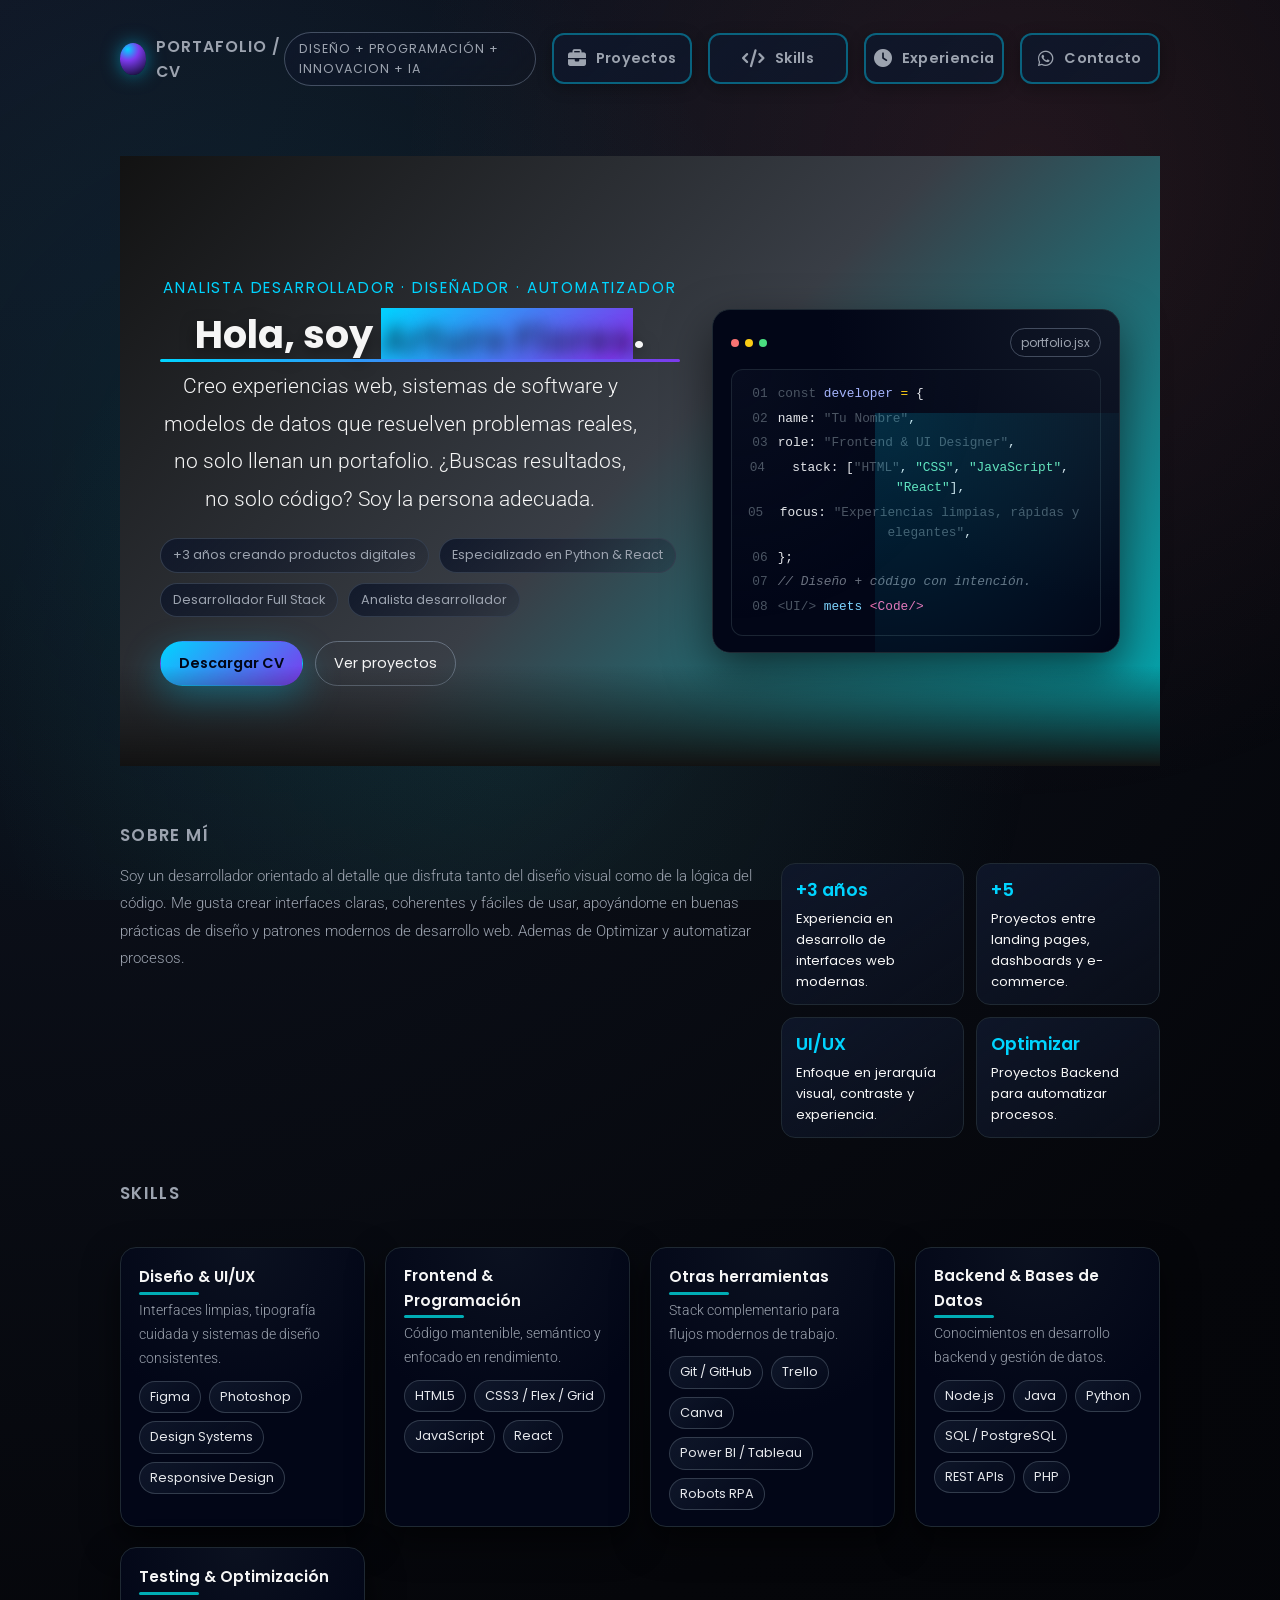
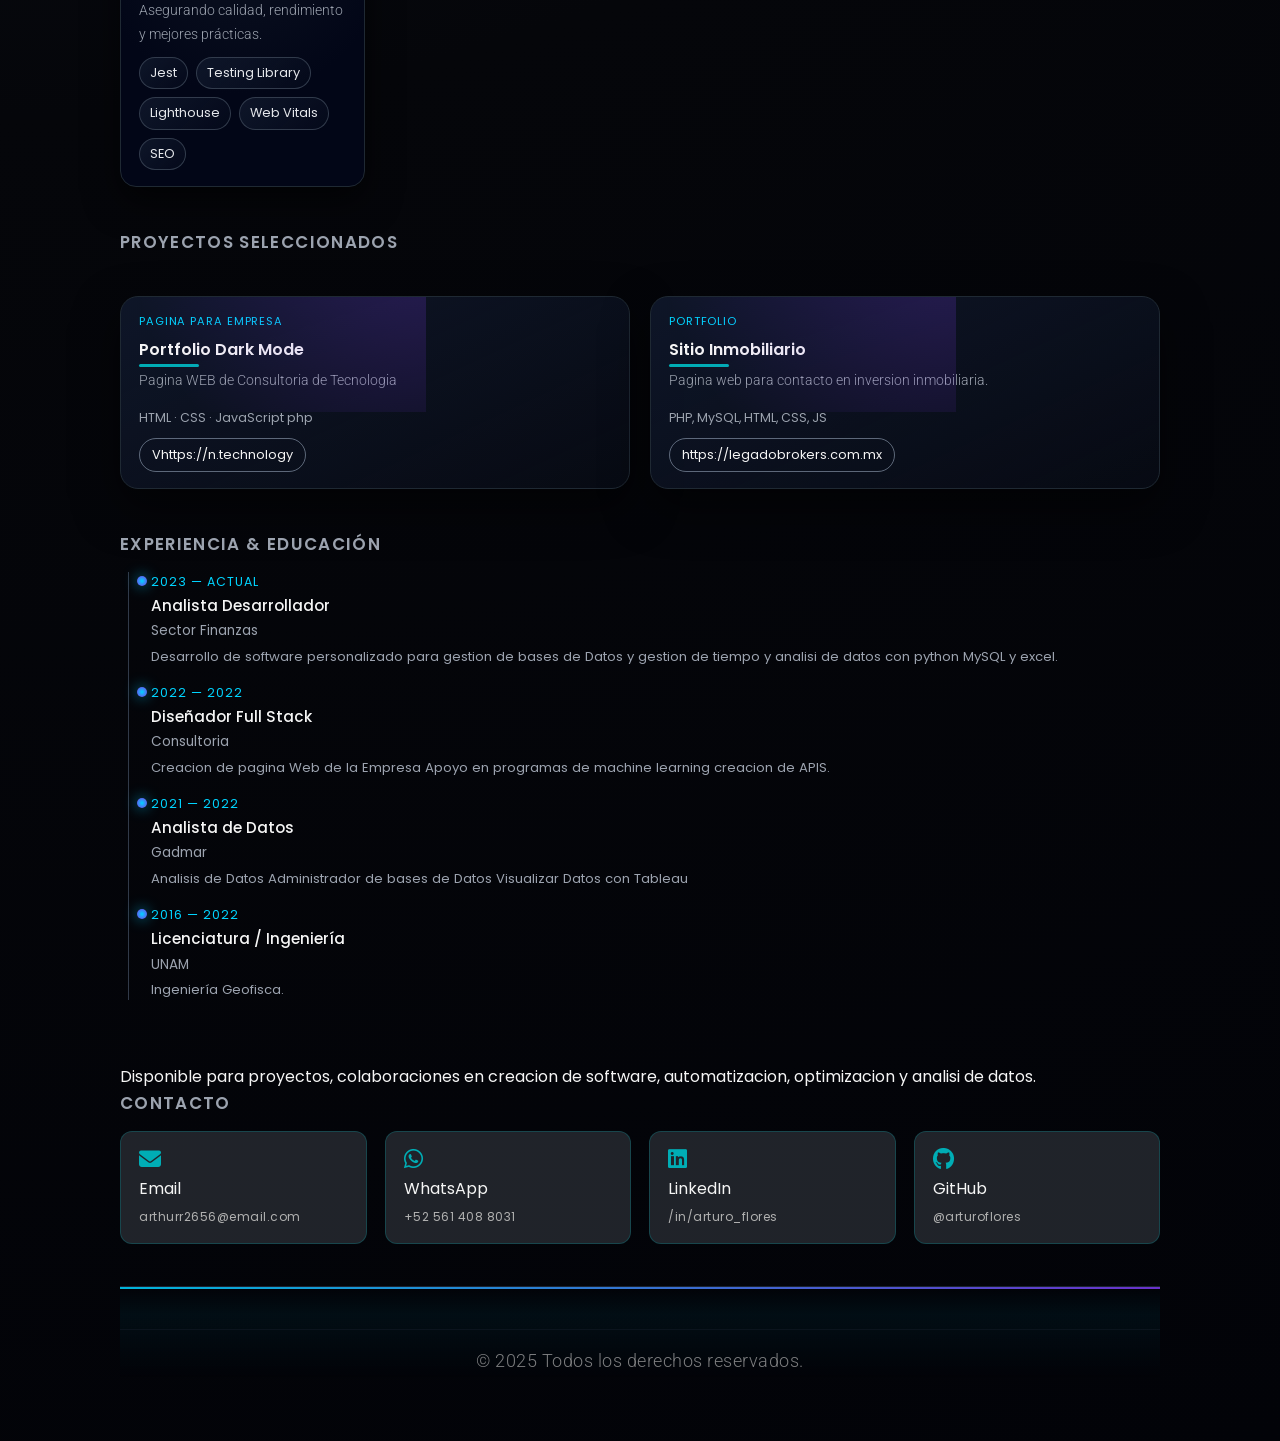
==== 01-html-css/reto-01-cv-personal/index.html @ 0ee0fff7 "Add files via upload" ====
<!DOCTYPE html>
<html lang="es">
<head>
  <meta charset="UTF-8" />
  <meta name="viewport" content="width=device-width, initial-scale=1.0" />
  <title>Portafolio | Curriculum</title>

  <!-- Tipografía Google Fonts -->
  <link rel="preconnect" href="https://fonts.googleapis.com">
  <link rel="preconnect" href="https://fonts.gstatic.com" crossorigin>
  <link href="https://fonts.googleapis.com/css2?family=Poppins:wght@300;400;500;600;700&display=swap" rel="stylesheet">
  
  <!-- Font Awesome para iconos -->
  <link rel="stylesheet" href="https://cdnjs.cloudflare.com/ajax/libs/font-awesome/6.4.0/css/all.min.css">
  
  <!-- Hoja de estilos principal -->
  <link rel="stylesheet" href="style.css" />
</head>
<body>
  <div class="page">
    <header>
      <div class="logo-mark">
        <div class="logo-circle"></div>
        <div class="logo-text">Portafolio / CV</div>
      </div>
      <input type="checkbox" id="nav-toggle" class="nav-toggle" aria-label="Abrir menú navegación" />
      <div class="top-links">
        <span class="pill">Diseño + Programación + Innovacion + IA </span>
        <a href="#projects" class="nav-btn" title="Ver mis proyectos"><i class="fas fa-briefcase"></i><span>Proyectos</span></a>
        <a href="#skills" class="nav-btn" title="Habilidades técnicas"><i class="fas fa-code"></i><span>Skills</span></a>
        <a href="#experience" class="nav-btn" title="Experiencia laboral"><i class="fas fa-clock"></i><span>Experiencia</span></a>
        <a href="#contacto" class="nav-btn" title="Contacto"><i class="fab fa-whatsapp"></i><span>Contacto</span></a>
      </div>
      <label for="nav-toggle" class="hamburger" aria-label="Alternar menú">
        <span></span><span></span><span></span>
      </label>
    </header>

    <!-- HERO -->
    <section class="hero">
      <div class="hero-text">
        <!-- Navegación rápida - Menú de secciones -->
        <!--<div class="quick-nav">
          <a href="#projects" class="nav-btn" title="Ver mis proyectos">
            <i class="fas fa-briefcase"></i>
            <span>Proyectos</span>
          </a>
          <a href="#skills" class="nav-btn" title="Habilidades técnicas">
            <i class="fas fa-code"></i>
            <span>Skills</span>
          </a>
          <a href="#experience" class="nav-btn" title="Experiencia laboral">
            <i class="fas fa-clock"></i>
            <span>Experiencia</span>
          </a>
        </div>-->

        <div class="hero-role">Analista Desarrollador · Diseñador · Automatizador</div>
        <h1>
          Hola, soy <span>Arturo Flores</span>.
        </h1>
        <p class="hero-subtitle">
          Creo experiencias web, sistemas de software y modelos de datos que resuelven problemas reales, no solo llenan un portafolio.
            ¿Buscas resultados, no solo código? Soy la persona adecuada.
        </p>

        <div class="hero-meta">
          <span>+3 años creando productos digitales</span>
          <span>Especializado en Python &amp; React</span>
          <span>Desarrollador Full Stack</span>
          <span>Analista desarrollador </span>
        </div>

        <div class="hero-actions">
          <a href="cv.html" class="btn-primary" target="_blank">Descargar CV</a>
          <a href="#projects" class="btn-ghost">Ver proyectos</a>
        </div>
      </div>

      <!-- Tarjeta de código -->
      <div class="hero-code-card">
        <div class="code-header">
          <div class="code-dots">
            <div class="dot"></div>
            <div class="dot"></div>
            <div class="dot"></div>
          </div>
          <div class="code-lang-pill">portfolio.jsx</div>
        </div>
        <div class="code-body">
          <div class="code-line">
            <span>01</span>
            <span><span class="token-keyword">const</span> <span class="token-fn">developer</span> <span class="token-attr">=</span> &#123;</span>
          </div>
          <div class="code-line">
            <span>02</span>
            <span>  name: <span class="token-string">"Tu Nombre"</span>,</span>
          </div>
          <div class="code-line">
            <span>03</span>
            <span>  role: <span class="token-string">"Frontend &amp; UI Designer"</span>,</span>
          </div>
          <div class="code-line">
            <span>04</span>
            <span>  stack: [<span class="token-string">"HTML"</span>, <span class="token-string">"CSS"</span>, <span class="token-string">"JavaScript"</span>, <span class="token-string">"React"</span>],</span>
          </div>
          <div class="code-line">
            <span>05</span>
            <span>  focus: <span class="token-string">"Experiencias limpias, rápidas y elegantes"</span>,</span>
          </div>
          <div class="code-line">
            <span>06</span>
            <span>&#125;;</span>
          </div>
          <div class="code-line">
            <span>07</span>
            <span class="token-comment">// Diseño + código con intención.</span>
          </div>
          <div class="code-line">
            <span>08</span>
            <span><span class="token-tag">&lt;UI/&gt;</span> <span class="token-keyword">meets</span> <span class="token-tag">&lt;Code/&gt;</span></span>
          </div>
        </div>
        <div class="code-glow"></div>
      </div>
    </section>

    <!-- SOBRE MÍ -->
    <section id="about">
      <h2 class="section-title">Sobre mí</h2>
      <div class="about">
        <div>
          <p>
            Soy un desarrollador orientado al detalle que disfruta tanto del diseño visual
            como de la lógica del código. Me gusta crear interfaces claras, coherentes
            y fáciles de usar, apoyándome en buenas prácticas de diseño y patrones modernos
            de desarrollo web. Ademas de Optimizar y automatizar procesos.
          </p>
        </div>
        <div class="about-highlights">
          <div class="highlight-card">
            <div class="highlight-number">+3 años</div>
            <div>Experiencia en desarrollo de interfaces web modernas.</div>
          </div>
          <div class="highlight-card">
            <div class="highlight-number">+5</div>
            <div>Proyectos entre landing pages, dashboards y e-commerce.</div>
          </div>
          <div class="highlight-card">
            <div class="highlight-number">UI/UX</div>
            <div>Enfoque en jerarquía visual, contraste y experiencia.</div>
          </div>
          <div class="highlight-card">
            <div class="highlight-number">Optimizar</div>
            <div>Proyectos Backend para automatizar procesos.</div>
          </div>
        </div>
      </div>
    </section>

    <!-- SKILLS -->
    <section id="skills">
      <h2 class="section-title">Skills</h2>
      <div class="skills-grid">
        <div class="skills-card">
          <h3>Diseño &amp; UI/UX</h3>
          <p>Interfaces limpias, tipografía cuidada y sistemas de diseño consistentes.</p>
          <div class="skill-tags">
            <span class="skill-tag">Figma</span>
            <span class="skill-tag">Photoshop</span>
            <span class="skill-tag">Design Systems</span>
            <span class="skill-tag">Responsive Design</span>
          </div>
        </div>
        <div class="skills-card">
          <h3>Frontend &amp; Programación</h3>
          <p>Código mantenible, semántico y enfocado en rendimiento.</p>
          <div class="skill-tags">
            <span class="skill-tag">HTML5</span>
            <span class="skill-tag">CSS3 / Flex / Grid</span>
            <span class="skill-tag">JavaScript</span>
            <span class="skill-tag">React</span>
           
          </div>
        </div>
        <div class="skills-card">
          <h3>Otras herramientas</h3>
          <p>Stack complementario para flujos modernos de trabajo.</p>
          <div class="skill-tags">
            <span class="skill-tag">Git / GitHub</span>
            <span class="skill-tag">Trello</span>
            <span class="skill-tag">Canva</span>
            <span class="skill-tag">Power BI / Tableau </span>
            <span class="skill-tag">Robots RPA </span>
          </div>
        </div>
        <div class="skills-card">
          <h3>Backend &amp; Bases de Datos</h3>
          <p>Conocimientos en desarrollo backend y gestión de datos.</p>
          <div class="skill-tags">
            <span class="skill-tag">Node.js</span>
            <span class="skill-tag">Java</span>
            <span class="skill-tag">Python</span>
            <span class="skill-tag">SQL / PostgreSQL</span>
            <span class="skill-tag">REST APIs</span>
            <span class="skill-tag">PHP</span>
          </div>
        </div>
        <div class="skills-card">
          <h3>Testing &amp; Optimización</h3>
          <p>Asegurando calidad, rendimiento y mejores prácticas.</p>
          <div class="skill-tags">
            <span class="skill-tag">Jest</span>
            <span class="skill-tag">Testing Library</span>
            <span class="skill-tag">Lighthouse</span>
            <span class="skill-tag">Web Vitals</span>
            <span class="skill-tag">SEO</span>
          </div>
        </div>
      </div>
    </section>

    <!-- PROYECTOS -->
    <section id="projects">
      <h2 class="section-title">Proyectos seleccionados</h2>
      <div class="projects-grid">
        <article class="project-card">
          <div class="project-chip">Pagina para empresa</div>
          <h3>Portfolio Dark Mode</h3>
          <p>
            Pagina WEB de Consultoria de Tecnologia
          </p>
          <div class="project-tech">HTML · CSS · JavaScript php </div>
          <div class="project-actions">
            <a href="#" target="_blank" rel="noreferrer">Vhttps://n.technology</a>
          </div>
          <div class="project-glow"></div>
        </article>

        <!--<article class="project-card">
          <div class="project-chip">Dashboard</div>
          <h3>Panel de analítica</h3>
          <p>
            Dashboard responsive con gráficas para visualizar métricas de negocio
            y comportamiento de usuarios.
          </p>
          <div class="project-tech">React · Chart.js · API REST</div>
          <div class="project-actions">
            <a href="#" target="_blank" rel="noreferrer">Ver repositorio</a>
          </div>
          <div class="project-glow"></div>
        </article>

        <article class="project-card">
          <div class="project-chip">E-commerce</div>
          <h3>Tienda minimalista</h3>
          <p>
            Interfaz limpia para una tienda online, enfatizando el recorrido del
            usuario y la claridad en el catálogo.
          </p>
          <div class="project-tech">React · Tailwind · Integración pago</div>
          <div class="project-actions">
            <a href="#" target="_blank" rel="noreferrer">Ver detalles</a>
          </div>
          <div class="project-glow"></div>
        </article>

        <article class="project-card">
          <div class="project-chip">Web App</div>
          <h3>Gestor de tareas colaborativo</h3>
          <p>
            Aplicación de gestión de proyectos con drag &amp; drop, notificaciones
            en tiempo real y colaboración en equipo.
          </p>
          <div class="project-tech">React · Firebase · Material-UI</div>
          <div class="project-actions">
            <a href="#" target="_blank" rel="noreferrer">Ver demo</a>
          </div>
          <div class="project-glow"></div>
        </article>
    -->

        <article class="project-card">
          <div class="project-chip">Portfolio</div>
          <h3>Sitio Inmobiliario</h3>
          <p>
            Pagina web para contacto en inversion inmobiliaria.
          </p>
          <div class="project-tech">PHP, MySQL, HTML, CSS, JS</div>
          <div class="project-actions">
            <a href="#" target="_blank" rel="noreferrer">https://legadobrokers.com.mx</a>
          </div>
          <div class="project-glow"></div>
        </article>
      </div>
    </section>

    <!-- EXPERIENCIA -->
    <section id="experience">
      <h2 class="section-title">Experiencia &amp; Educación</h2>
      <div class="timeline">
        <div class="timeline-item">
          <div class="timeline-dot"></div>
          <div class="timeline-meta">2023 — Actual</div>
          <div class="timeline-role">Analista Desarrollador </div>
          <div class="timeline-org">Sector Finanzas</div>
          <div class="timeline-desc">
            Desarrollo de software personalizado para gestion de bases de Datos y 
            gestion de tiempo  y analisi de datos con python MySQL y excel.
          </div>
        </div>
        <div class="timeline-item">
          <div class="timeline-dot"></div>
          <div class="timeline-meta">2022 — 2022</div>
          <div class="timeline-role">Diseñador Full Stack</div>
          <div class="timeline-org">Consultoria</div>
          <div class="timeline-desc">
            Creacion de pagina Web de la Empresa
            Apoyo en programas de machine learning
            creacion de APIS.
          </div>
        </div>
        <div class="timeline-item">
          <div class="timeline-dot"></div>
          <div class="timeline-meta">2021 — 2022</div>
          <div class="timeline-role">Analista de Datos</div>
          <div class="timeline-org">Gadmar</div>
          <div class="timeline-desc">
            Analisis de Datos 
            Administrador de bases de Datos
            Visualizar Datos con Tableau
          </div>
        </div>
        <div class="timeline-item">
          <div class="timeline-dot"></div>
          <div class="timeline-meta">2016 — 2022</div>
          <div class="timeline-role">Licenciatura / Ingeniería</div>
          <div class="timeline-org">UNAM</div>
          <div class="timeline-desc">
            Ingeniería Geofisca.
          </div>
        </div>
      </div>
    </section>

    <section id="contacto" class="contact-section">
        <div>Disponible para proyectos, colaboraciones en creacion de software, automatizacion, optimizacion
        y analisi de datos.</div>
      <h2 class="section-title">Contacto</h2>
      <div class="contact-grid">
        <a href="mailto:arthurr2656@email.com" class="contact-card">
          <i class="fas fa-envelope"></i><span>Email</span><small>arthurr2656@email.com</small>
        </a>
        <a href="https://wa.me/525614088031" target="_blank" class="contact-card">
          <i class="fab fa-whatsapp"></i><span>WhatsApp</span><small>+52 561 408 8031</small>
        </a>
        <a href="https://linkedin.com/in/arturo_flores" target="_blank" class="contact-card">
          <i class="fab fa-linkedin"></i><span>LinkedIn</span><small>/in/arturo_flores</small>
        </a>
        <a href="https://github.com/arturoflores" target="_blank" class="contact-card">
          <i class="fab fa-github"></i><span>GitHub</span><small>@arturoflores</small>
        </a>
      </div>
    </section>

    <footer>
      
      
      <div class="footer-copyright">
        <p>&copy; 2025 Todos los derechos reservados.</p>
      </div>
    </footer>
  </div>
</body>
</html>
---- 01-html-css/reto-01-cv-personal/style.css ----
/* Importación de fuentes */
@import url('https://fonts.googleapis.com/css2?family=Poppins:wght@300;400;600;700&family=Roboto:wght@300;400;500&display=swap');

/* Variables CSS para consistencia */
:root {
    --primary-color: #00ADB5;
    --secondary-color: #393E46;
    --background-dark: #121212;
    --background-light: #2C2C2C;
    --text-primary: #F5F5F5;
    --text-secondary: #B0B0B0;
    --accent-color: #FF6B6B;
    --success-color: #4ECDC4;
    --border-radius: 12px;
    --shadow: 0 10px 30px rgba(0, 0, 0, 0.3);
    --transition: all 0.3s cubic-bezier(0.25, 0.46, 0.45, 0.94);
}

/* Reset y estilos base */
* {
    margin: 0;
    padding: 0;
    box-sizing: border-box;
}

html {
    scroll-behavior: smooth;
}

body {
    font-family: 'Roboto', sans-serif;
    background: linear-gradient(135deg, var(--background-dark) 0%, var(--secondary-color) 100%);
    color: var(--text-primary);
    line-height: 1.6;
    overflow-x: hidden;
    position: relative;
}

/* Efecto de partículas de fondo */
body::before {
    content: '';
    position: fixed;
    top: 0;
    left: 0;
    width: 100%;
    height: 100%;
    background-image: 
        radial-gradient(circle at 20% 50%, rgba(0, 173, 181, 0.1) 0%, transparent 50%),
        radial-gradient(circle at 80% 20%, rgba(255, 107, 107, 0.1) 0%, transparent 50%),
        radial-gradient(circle at 40% 80%, rgba(78, 205, 196, 0.1) 0%, transparent 50%);
    pointer-events: none;
    z-index: -1;
}

/* Contenedor principal */
.container {
    max-width: 1200px;
    margin: 0 auto;
    padding: 20px;
}

/* Header y navegación */
.header {
    position: fixed;
    top: 0;
    left: 0;
    right: 0;
    background: rgba(18, 18, 18, 0.95);
    backdrop-filter: blur(10px);
    z-index: 1000;
    padding: 15px 0;
    border-bottom: 1px solid rgba(0, 173, 181, 0.2);
}

.nav {
    display: flex;
    justify-content: space-between;
    align-items: center;
    max-width: 1200px;
    margin: 0 auto;
    padding: 0 20px;
}

.logo {
    font-family: 'Poppins', sans-serif;
    font-weight: 700;
    font-size: 1.8rem;
    color: var(--primary-color);
    text-decoration: none;
    transition: var(--transition);
}

.logo:hover {
    transform: scale(1.05);
}

.nav-links {
    display: flex;
    list-style: none;
    gap: 30px;
}

.nav-links a {
    color: var(--text-primary);
    text-decoration: none;
    font-weight: 400;
    position: relative;
    transition: var(--transition);
}

.nav-links a::after {
    content: '';
    position: absolute;
    bottom: -5px;
    left: 0;
    width: 0;
    height: 2px;
    background: var(--primary-color);
    transition: var(--transition);
}

.nav-links a:hover::after {
    width: 100%;
}

.nav-links a:hover {
    color: var(--primary-color);
}

/* Menú hamburguesa */
.hamburger {
    display: none;
    flex-direction: column;
    gap: 5px;
    background: none;
    border: none;
    cursor: pointer;
    padding: 8px;
}

.hamburger span {
    width: 26px;
    height: 3px;
    background: var(--accent);
    border-radius: 2px;
    transition: 0.35s ease;
}

body.nav-open .hamburger span:nth-child(1) {
    transform: translateY(8px) rotate(45deg);
}

body.nav-open .hamburger span:nth-child(2) {
    opacity: 0;
}

body.nav-open .hamburger span:nth-child(3) {
    transform: translateY(-8px) rotate(-45deg);
}

@media (max-width: 820px) {
    .top-links {
        position: fixed;
        top: 0;
        right: 0;
        height: 100vh;
        width: 260px;
        background: #0b0f16;
        flex-direction: column;
        align-items: flex-start;
        padding: 80px 24px 24px;
        gap: 20px;
        transform: translateX(100%);
        transition: 0.45s cubic-bezier(0.68, -0.55, 0.27, 1.55);
        box-shadow: -8px 0 24px rgba(0, 0, 0, 0.4);
        z-index: 1200;
    }

    body.nav-open .top-links {
        transform: translateX(0);
    }

    .hamburger {
        display: flex;
        z-index: 1300;
    }

    header {
        position: relative;
    }
}

/* Secciones principales */
.section {
    background: rgba(44, 44, 44, 0.8);
    backdrop-filter: blur(10px);
    padding: 60px 40px;
    margin-bottom: 30px;
    border-radius: var(--border-radius);
    box-shadow: var(--shadow);
    border: 1px solid rgba(0, 173, 181, 0.1);
    position: relative;
    overflow: hidden;
    transition: var(--transition);
}

.section::before {
    content: '';
    position: absolute;
    top: 0;
    left: -100%;
    width: 100%;
    height: 100%;
    background: linear-gradient(90deg, transparent, rgba(0, 173, 181, 0.1), transparent);
    transition: left 0.8s ease;
}

.section:hover::before {
    left: 100%;
}

.section:hover {
    transform: translateY(-5px);
    box-shadow: 0 20px 40px rgba(0, 0, 0, 0.4);
}

/* Hero section */
.hero {
    background: linear-gradient(135deg, var(--background-dark) 0%, var(--secondary-color) 50%, var(--primary-color) 100%);
    text-align: center;
    padding: 120px 40px 80px;
    margin-top: 70px;
    position: relative;
}

.hero::after {
    content: '';
    position: absolute;
    bottom: 0;
    left: 0;
    right: 0;
    height: 100px;
    background: linear-gradient(to bottom, transparent, var(--background-dark));
}

/* Tipografía */
h1 {
    font-family: 'Poppins', sans-serif;
    font-weight: 700;
    color: var(--text-primary);
    font-size: clamp(2.5rem, 5vw, 4.5rem);
    margin-bottom: 20px;
    text-shadow: 0 5px 15px rgba(0, 0, 0, 0.5);
    position: relative;
    z-index: 1;
}

h2 {
    font-family: 'Poppins', sans-serif;
    font-weight: 600;
    color: var(--primary-color);
    font-size: clamp(1.3rem, 3vw, 2rem);
    margin-bottom: 20px;
    position: relative;
    z-index: 1;
}

h3 {
    font-family: 'Poppins', sans-serif;
    font-weight: 600;
    color: var(--text-primary);
    font-size: 1.8rem;
    margin-bottom: 25px;
    position: relative;
    display: inline-block;
}

h3::after {
    content: '';
    position: absolute;
    bottom: -5px;
    left: 0;
    width: 60px;
    height: 3px;
    background: var(--primary-color);
    border-radius: 2px;
}

p {
    font-family: 'Roboto', sans-serif;
    font-weight: 300;
    line-height: 1.8;
    font-size: 1.1rem;
    margin-bottom: 20px;
    color: var(--text-secondary);
}

.hero p {
    font-size: 1.3rem;
    color: var(--text-primary);
    position: relative;
    z-index: 1;
}

/* Elementos destacados */
.highlight {
    color: var(--primary-color);
    font-weight: 500;
    position: relative;
}

.highlight::after {
    content: '';
    position: absolute;
    bottom: 0;
    left: 0;
    width: 100%;
    height: 2px;
    background: linear-gradient(90deg, transparent, var(--primary-color), transparent);
    opacity: 0.5;
}

/* Botones */
.button {
    display: inline-block;
    background: linear-gradient(135deg, var(--primary-color), var(--success-color));
    color: var(--text-primary);
    padding: 15px 35px;
    border-radius: 50px;
    text-decoration: none;
    font-family: 'Poppins', sans-serif;
    font-weight: 600;
    transition: var(--transition);
    position: relative;
    overflow: hidden;
    border: 2px solid transparent;
    margin: 10px 5px;
    z-index: 1;
    cursor: pointer;
}

.button::before {
    content: '';
    position: absolute;
    top: 0;
    left: -100%;
    width: 100%;
    height: 100%;
    background: linear-gradient(90deg, transparent, rgba(255, 255, 255, 0.2), transparent);
    transition: left 0.6s ease;
}

.button:hover::before {
    left: 100%;
}

.button:hover {
    transform: translateY(-3px);
    box-shadow: 0 10px 30px rgba(0, 173, 181, 0.4);
}

.button.secondary {
    background: transparent;
    border: 2px solid var(--primary-color);
    color: var(--primary-color);
}

.button.secondary:hover {
    background: var(--primary-color);
    color: var(--text-primary);
}

/* Botón especial para descarga de CV */
.button.download-cv {
    background: linear-gradient(135deg, var(--accent-color), var(--success-color));
    animation: pulse 2s infinite;
}

.button.download-cv:hover {
    background: linear-gradient(135deg, #ff5252, #26a69a);
    box-shadow: 0 10px 30px rgba(255, 107, 107, 0.4);
    transform: translateY(-3px) scale(1.05);
}

@keyframes pulse {
    0%, 100% {
        box-shadow: 0 10px 30px rgba(0, 173, 181, 0.3);
    }
    50% {
        box-shadow: 0 15px 40px rgba(255, 107, 107, 0.4);
    }
}

/* Skills y tecnologías */
.skills-grid {
    display: grid;
    grid-template-columns: repeat(auto-fit, minmax(250px, 1fr));
    gap: 30px;
    margin-top: 40px;
}

.skill-card {
    background: rgba(57, 62, 70, 0.6);
    padding: 30px;
    border-radius: var(--border-radius);
    text-align: center;
    transition: var(--transition);
    border: 1px solid rgba(0, 173, 181, 0.2);
}

.skill-card:hover {
    transform: translateY(-10px);
    background: rgba(57, 62, 70, 0.8);
    box-shadow: 0 15px 35px rgba(0, 173, 181, 0.2);
}

.skill-icon {
    width: 60px;
    height: 60px;
    background: var(--primary-color);
    border-radius: 50%;
    margin: 0 auto 20px;
    display: flex;
    align-items: center;
    justify-content: center;
    font-size: 1.5rem;
    color: white;
}

.skill-card h4 {
    font-family: 'Poppins', sans-serif;
    font-weight: 600;
    color: var(--text-primary);
    margin-bottom: 10px;
}

/* Proyectos */
.projects-grid {
    display: grid;
    grid-template-columns: repeat(auto-fit, minmax(350px, 1fr));
    gap: 30px;
    margin-top: 40px;
}

.project-card {
    background: rgba(44, 44, 44, 0.8);
    border-radius: var(--border-radius);
    overflow: hidden;
    transition: var(--transition);
    border: 1px solid rgba(0, 173, 181, 0.2);
}

.project-card:hover {
    transform: translateY(-10px);
    box-shadow: 0 20px 40px rgba(0, 0, 0, 0.3);
}

.project-image {
    width: 100%;
    height: 200px;
    background: linear-gradient(135deg, var(--primary-color), var(--success-color));
    position: relative;
    overflow: hidden;
}

.project-image::after {
    content: '🖥️';
    position: absolute;
    top: 50%;
    left: 50%;
    transform: translate(-50%, -50%);
    font-size: 3rem;
}

.project-content {
    padding: 30px;
}

.project-card h4 {
    font-family: 'Poppins', sans-serif;
    font-weight: 600;
    color: var(--text-primary);
    margin-bottom: 15px;
}

.project-tech {
    display: flex;
    gap: 10px;
    margin-top: 15px;
    flex-wrap: wrap;
}

.tech-tag {
    background: rgba(0, 173, 181, 0.2);
    color: var(--primary-color);
    padding: 5px 12px;
    border-radius: 20px;
    font-size: 0.9rem;
    font-weight: 500;
}

/* Contacto */
.contact-section {
    margin-top: 64px;
}

.contact-grid {
    display: grid;
    gap: 18px;
    grid-template-columns: repeat(auto-fit, minmax(220px, 1fr));
}

.contact-card {
    display: flex;
    flex-direction: column;
    gap: 6px;
    padding: 16px 18px;
    background: rgba(57, 62, 70, 0.55);
    border: 1px solid rgba(0, 173, 181, 0.25);
    border-radius: 12px;
    text-decoration: none;
    color: var(--text-primary);
    transition: var(--transition);
    position: relative;
    overflow: hidden;
}

.contact-card i {
    font-size: 22px;
    color: var(--primary-color);
}

.contact-card small {
    font-size: 0.75rem;
    color: var(--text-secondary);
    letter-spacing: 0.5px;
}

.contact-card::before {
    content: '';
    position: absolute;
    inset: 0;
    background: linear-gradient(135deg, rgba(0, 173, 181, 0.15), transparent 60%);
    opacity: 0;
    transition: 0.4s;
}

.contact-card:hover {
    transform: translateY(-6px);
    box-shadow: 0 14px 32px rgba(0, 173, 181, 0.18);
}

.contact-card:hover::before {
    opacity: 1;
}

/* Estado activo nav-btn */
.nav-btn.active {
    color: var(--primary-color);
}

/* Footer */
.footer {
    background: var(--background-dark);
    text-align: center;
    padding: 40px 20px;
    margin-top: 50px;
    border-top: 1px solid rgba(0, 173, 181, 0.2);
}

.social-links {
    display: flex;
    justify-content: center;
    gap: 20px;
    margin-bottom: 20px;
}

.social-links a {
    width: 50px;
    height: 50px;
    background: rgba(0, 173, 181, 0.2);
    border-radius: 50%;
    display: flex;
    align-items: center;
    justify-content: center;
    color: var(--primary-color);
    text-decoration: none;
    transition: var(--transition);
}

.social-links a:hover {
    background: var(--primary-color);
    color: white;
    transform: translateY(-5px);
}

/* Animaciones */
@keyframes fadeInUp {
    from {
        opacity: 0;
        transform: translateY(30px);
    }
    to {
        opacity: 1;
        transform: translateY(0);
    }
}

.fade-in-up {
    animation: fadeInUp 0.8s ease-out;
}

/* Responsive */
@media (max-width: 768px) {
    .nav-links {
        display: none;
    }
    
    .section {
        padding: 40px 20px;
        margin-bottom: 20px;
    }
    
    .hero {
        padding: 100px 20px 60px;
    }
    
    .skills-grid,
    .projects-grid {
        grid-template-columns: 1fr;
    }
    
    h1 {
        font-size: 2.5rem;
    }
    
    h2 {
        font-size: 1.5rem;
    }
}

/* Utilidades */
.text-center {
    text-align: center;
}

.mb-20 {
    margin-bottom: 20px;
}

.mb-30 {
    margin-bottom: 30px;
}

.mt-40 {
    margin-top: 40px;
}
:root {
      --bg-main: #05060a;
      --bg-elevated: #0b0f1a;
      --accent: #00d4ff;
      --accent-2: #7c3aed;
      --text-main: #f5f5f5;
      --text-muted: #9ca3af;
      --border-soft: #1f2933;
      --radius-lg: 18px;
      --radius-sm: 999px;
      --shadow-soft: 0 18px 45px rgba(0, 0, 0, 0.55);
    }

    * {
      margin: 0;
      padding: 0;
      box-sizing: border-box;
    }

    html {
      scroll-behavior: smooth;
      scroll-padding-top: 100px;
    }

    body {
      font-family: "Poppins", system-ui, -apple-system, BlinkMacSystemFont, sans-serif;
      background: radial-gradient(circle at top left, #111827 0, #05060a 52%, #020308 100%);
      color: var(--text-main);
      line-height: 1.6;
      -webkit-font-smoothing: antialiased;
    }

    a {
      color: inherit;
      text-decoration: none;
    }

    .page {
      max-width: 1080px;
      margin: 0 auto;
      padding: 32px 20px 64px;
    }

    header {
      display: flex;
      justify-content: space-between;
      align-items: center;
      margin-bottom: 32px;
    }

    .logo-mark {
      display: flex;
      align-items: center;
      gap: 10px;
    }

    .logo-circle {
      width: 32px;
      height: 32px;
      border-radius: 50%;
      background: radial-gradient(circle at 30% 20%, var(--accent) 0, var(--accent-2) 35%, #020617 100%);
      box-shadow: 0 0 18px rgba(0, 212, 255, 0.5);
    }

    .logo-text {
      font-weight: 600;
      font-size: 0.98rem;
      letter-spacing: 0.06em;
      text-transform: uppercase;
      color: var(--text-muted);
    }

    .top-links {
      display: flex;
      align-items: center;
      gap: 16px;
      font-size: 0.88rem;
    }

    .top-links a {
      color: var(--text-muted);
      transition: color 0.2s ease, transform 0.2s ease;
    }

    .top-links a:hover {
      color: var(--accent);
      transform: translateY(-1px);
    }

    .pill {
      border-radius: var(--radius-sm);
      padding: 6px 14px;
      border: 1px solid rgba(148, 163, 184, 0.4);
      font-size: 0.78rem;
      letter-spacing: 0.08em;
      text-transform: uppercase;
      color: var(--text-muted);
      background: linear-gradient(135deg, rgba(15, 23, 42, 0.85), rgba(15, 23, 42, 0.1));
      backdrop-filter: blur(10px);
    }

    /* HERO */
    .hero {
      display: grid;
      grid-template-columns: minmax(0, 1.4fr) minmax(0, 1.1fr);
      gap: 32px;
      align-items: center;
      margin-bottom: 56px;
    }

    .hero-text h1 {
      font-size: clamp(2.2rem, 3vw, 2.8rem);
      line-height: 1.1;
      margin-bottom: 12px;
    }

    .hero-text h1 span {
      background: linear-gradient(135deg, var(--accent), var(--accent-2));
      -webkit-background-clip: text;
      background-clip: text;
      color: transparent;
    }

    .hero-role {
      font-size: 0.95rem;
      text-transform: uppercase;
      letter-spacing: 0.12em;
      color: var(--accent);
      margin-bottom: 14px;
    }

    .hero-subtitle {
      font-size: 0.98rem;
      color: var(--text-muted);
      max-width: 480px;
      margin-bottom: 20px;
    }

    .hero-meta {
      display: flex;
      flex-wrap: wrap;
      gap: 10px;
      margin-bottom: 24px;
      font-size: 0.8rem;
      color: var(--text-muted);
    }

    .hero-meta span {
      padding: 6px 12px;
      border-radius: var(--radius-sm);
      border: 1px solid rgba(55, 65, 81, 0.9);
      background: linear-gradient(135deg, rgba(15, 23, 42, 0.9), rgba(15, 23, 42, 0.2));
    }

    .hero-actions {
      display: flex;
      flex-wrap: wrap;
      gap: 12px;
    }

    .btn-primary,
    .btn-ghost {
      padding: 10px 18px;
      border-radius: 999px;
      font-size: 0.9rem;
      border: 1px solid transparent;
      cursor: pointer;
      transition: transform 0.2s ease, box-shadow 0.2s ease, border-color 0.2s ease, background 0.2s ease;
    }

    .btn-primary {
      background: linear-gradient(135deg, var(--accent), var(--accent-2));
      color: #020617;
      box-shadow: 0 16px 38px rgba(0, 212, 255, 0.4);
      font-weight: 600;
    }

    .btn-primary:hover {
      transform: translateY(-1px);
      box-shadow: 0 20px 50px rgba(0, 212, 255, 0.55);
    }

    .btn-ghost {
      background: transparent;
      border-color: rgba(148, 163, 184, 0.5);
      color: var(--text-main);
    }

    .btn-ghost:hover {
      border-color: var(--accent);
      background: rgba(15, 23, 42, 0.7);
      transform: translateY(-1px);
    }

    /* Card de "código" para mostrar skills de programación */
    .hero-code-card {
      background: radial-gradient(circle at top right, #111827 0, #020617 55%);
      border-radius: var(--radius-lg);
      border: 1px solid var(--border-soft);
      box-shadow: var(--shadow-soft);
      padding: 18px 18px 16px;
      position: relative;
      overflow: hidden;
    }

    .code-header {
      display: flex;
      align-items: center;
      justify-content: space-between;
      margin-bottom: 12px;
      font-size: 0.78rem;
      color: var(--text-muted);
    }

    .code-dots {
      display: flex;
      gap: 6px;
    }

    .dot {
      width: 8px;
      height: 8px;
      border-radius: 999px;
      background: #4b5563;
    }

    .dot:nth-child(1) { background: #f97373; }
    .dot:nth-child(2) { background: #facc15; }
    .dot:nth-child(3) { background: #4ade80; }

    .code-lang-pill {
      padding: 4px 10px;
      border-radius: 999px;
      border: 1px solid rgba(148, 163, 184, 0.4);
      font-size: 0.75rem;
    }

    .code-body {
      font-family: "JetBrains Mono", ui-monospace, SFMono-Regular, Menlo, Monaco, Consolas, "Liberation Mono", "Courier New", monospace;
      font-size: 0.8rem;
      color: #e5e7eb;
      background: radial-gradient(circle at top left, rgba(15, 23, 42, 0.4), transparent 55%);
      border-radius: 12px;
      padding: 14px;
      border: 1px solid rgba(31, 41, 55, 0.9);
      position: relative;
      overflow: hidden;
    }

    .code-line {
      display: flex;
      gap: 10px;
      margin-bottom: 4px;
    }

    .code-line span:first-child {
      width: 22px;
      color: #4b5563;
      text-align: right;
      user-select: none;
    }

    .token-keyword { color: #7dd3fc; }
    .token-fn      { color: #a5b4fc; }
    .token-attr    { color: #facc15; }
    .token-string  { color: #6ee7b7; }
    .token-comment { color: #6b7280; font-style: italic; }
    .token-tag     { color: #f472b6; }

    .code-glow {
      position: absolute;
      inset: 30% -40% -40% 40%;
      background: radial-gradient(circle at 0% 0%, rgba(0, 212, 255, 0.25), transparent 60%);
      opacity: 0.7;
      pointer-events: none;
    }

    /* SECCIONES GENERALES */
    section {
      margin-bottom: 42px;
    }

    .section-title {
      font-size: 1.05rem;
      font-weight: 600;
      letter-spacing: 0.08em;
      text-transform: uppercase;
      color: var(--text-muted);
      margin-bottom: 14px;
    }

    .about {
      display: grid;
      grid-template-columns: minmax(0, 2fr) minmax(0, 1.2fr);
      gap: 28px;
    }

    .about p {
      font-size: 0.95rem;
      color: var(--text-muted);
    }

    .about-highlights {
      display: grid;
      grid-template-columns: repeat(auto-fit, minmax(130px, 1fr));
      gap: 12px;
    }

    .highlight-card {
      border-radius: 14px;
      border: 1px solid var(--border-soft);
      background: linear-gradient(145deg, rgba(15, 23, 42, 0.95), rgba(15, 23, 42, 0.4));
      padding: 12px 14px;
      font-size: 0.82rem;
    }

    .highlight-number {
      font-size: 1.1rem;
      font-weight: 600;
      color: var(--accent);
      margin-bottom: 4px;
    }

    /* SKILLS */
    .skills-grid {
      display: grid;
      grid-template-columns: repeat(auto-fit, minmax(220px, 1fr));
      gap: 20px;
    }

    .skills-card {
      border-radius: 16px;
      border: 1px solid var(--border-soft);
      background: radial-gradient(circle at top, #0b1120 0, #020617 55%);
      padding: 16px 18px;
      box-shadow: 0 14px 35px rgba(0, 0, 0, 0.6);
      opacity: 0;
      transform: translateY(30px);
      transition: all 0.4s cubic-bezier(0.68, -0.55, 0.265, 1.55);
    }

    .skills-card.visible {
      opacity: 1;
      transform: translateY(0);
    }

    .skills-card:hover {
      transform: translateY(-8px) scale(1.03);
      box-shadow: 0 20px 45px rgba(0, 212, 255, 0.4), 0 0 30px rgba(124, 58, 237, 0.3);
      border-color: var(--accent);
    }

    .skills-card h3 {
      font-size: 0.95rem;
      margin-bottom: 8px;
      transition: color 0.3s ease;
    }

    .skills-card:hover h3 {
      color: var(--accent);
    }

    .skills-card p {
      font-size: 0.85rem;
      color: var(--text-muted);
      margin-bottom: 10px;
    }

    .skill-tags {
      display: flex;
      flex-wrap: wrap;
      gap: 8px;
    }

    .skill-tag {
      font-size: 0.8rem;
      padding: 5px 10px;
      border-radius: var(--radius-sm);
      border: 1px solid rgba(55, 65, 81, 0.9);
      background: linear-gradient(135deg, rgba(15, 23, 42, 0.95), rgba(15, 23, 42, 0.2));
      color: #e5e7eb;
      transition: all 0.3s ease;
    }

    .skills-card:hover .skill-tag {
      border-color: var(--accent);
      background: linear-gradient(135deg, rgba(0, 212, 255, 0.2), rgba(124, 58, 237, 0.2));
      transform: scale(1.05);
    }

    /* ANIMACIONES DE SCROLL */
    .fade-in-up {
      opacity: 0;
      transform: translateY(30px);
      transition: opacity 0.6s ease-out, transform 0.6s ease-out;
    }

    .fade-in-up.visible {
      opacity: 1;
      transform: translateY(0);
    }

    /* PROYECTOS */
    .projects-grid {
      display: grid;
      grid-template-columns: repeat(auto-fit, minmax(240px, 1fr));
      gap: 20px;
    }

    .project-card {
      border-radius: 18px;
      border: 1px solid var(--border-soft);
      background: linear-gradient(155deg, rgba(15, 23, 42, 0.95), rgba(15, 23, 42, 0.3));
      padding: 16px 18px 16px;
      box-shadow: var(--shadow-soft);
      position: relative;
      overflow: hidden;
      transition: all 0.4s cubic-bezier(0.4, 0, 0.2, 1);
    }

    .project-card:hover {
      transform: translateY(-8px) scale(1.02);
      box-shadow: 0 20px 40px rgba(0, 212, 255, 0.15), 
                  0 10px 20px rgba(124, 58, 237, 0.1);
      border-color: rgba(0, 212, 255, 0.4);
    }

    .project-card::before {
      content: '';
      position: absolute;
      top: 0;
      left: 0;
      right: 0;
      bottom: 0;
      background: linear-gradient(135deg, rgba(0, 212, 255, 0.1), rgba(124, 58, 237, 0.1));
      opacity: 0;
      transition: opacity 0.4s ease;
      pointer-events: none;
    }

    .project-card:hover::before {
      opacity: 1;
    }

    .project-chip {
      font-size: 0.7rem;
      text-transform: uppercase;
      letter-spacing: 0.08em;
      color: var(--accent);
      margin-bottom: 6px;
      transition: all 0.3s ease;
    }

    .project-card:hover .project-chip {
      transform: scale(1.1);
      text-shadow: 0 0 10px rgba(0, 212, 255, 0.5);
    }

    .project-card h3 {
      font-size: 1rem;
      margin-bottom: 6px;
      transition: color 0.3s ease;
    }

    .project-card:hover h3 {
      color: var(--accent);
    }

    .project-card p {
      font-size: 0.85rem;
      color: var(--text-muted);
      margin-bottom: 10px;
      transition: color 0.3s ease;
    }

    .project-card:hover p {
      color: #d1d5db;
    }

    .project-tech {
      font-size: 0.78rem;
      color: #9ca3af;
      margin-bottom: 10px;
      transition: color 0.3s ease;
    }

    .project-card:hover .project-tech {
      color: #e5e7eb;
    }

    .project-actions a {
      font-size: 0.8rem;
      border-radius: 999px;
      padding: 6px 12px;
      border: 1px solid rgba(148, 163, 184, 0.6);
      display: inline-flex;
      align-items: center;
      gap: 6px;
      transition: border-color 0.2s ease, transform 0.2s ease, background 0.2s ease;
    }

    .project-actions a:hover {
      border-color: var(--accent);
      background: rgba(15, 23, 42, 0.8);
      transform: translateY(-1px);
    }

    .project-glow {
      position: absolute;
      inset: -40% 40% 40% -40%;
      background: radial-gradient(circle at 100% 0%, rgba(124, 58, 237, 0.3), transparent 55%);
      opacity: 0.9;
      pointer-events: none;
    }

    /* EXPERIENCIA / EDUCACIÓN */
    .timeline {
      border-left: 1px solid rgba(55, 65, 81, 0.9);
      margin-left: 8px;
      padding-left: 18px;
      display: grid;
      gap: 16px;
    }

    .timeline-item {
      position: relative;
      padding-left: 4px;
    }

    .timeline-dot {
      position: absolute;
      left: -10px;
      top: 4px;
      width: 10px;
      height: 10px;
      border-radius: 999px;
      background: radial-gradient(circle, var(--accent), var(--accent-2));
      box-shadow: 0 0 14px rgba(0, 212, 255, 0.7);
    }

    .timeline-meta {
      font-size: 0.78rem;
      color: var(--accent);
      letter-spacing: 0.08em;
      text-transform: uppercase;
      margin-bottom: 2px;
    }

    .timeline-role {
      font-size: 0.95rem;
      font-weight: 500;
      margin-bottom: 2px;
    }

    .timeline-org {
      font-size: 0.85rem;
      color: var(--text-muted);
      margin-bottom: 4px;
    }

    .timeline-desc {
      font-size: 0.82rem;
      color: var(--text-muted);
    }

    /* BOTONES DE NAVEGACIÓN RÁPIDA - ESTÁTICOS */
    .quick-nav {
      display: flex;
      justify-content: center;
      align-items: center;
      gap: 12px;
      margin-bottom: 32px;
      flex-wrap: wrap;
      animation: fadeInDown 0.8s ease-out;
    }

    @keyframes fadeInDown {
      from {
        opacity: 0;
        transform: translateY(-30px);
      }
      to {
        opacity: 1;
        transform: translateY(0);
      }
    }

    @keyframes pulse-glow {
      0%, 100% {
        box-shadow: 0 4px 15px rgba(0, 212, 255, 0.3);
      }
      50% {
        box-shadow: 0 6px 25px rgba(0, 212, 255, 0.5), 0 0 30px rgba(0, 212, 255, 0.2);
      }
    }

    @keyframes shine {
      0% {
        left: -100%;
      }
      100% {
        left: 100%;
      }
    }

    .nav-btn {
      padding: 12px 24px;
      background: linear-gradient(135deg, rgba(15, 23, 42, 0.95), rgba(15, 23, 42, 0.85));
      backdrop-filter: blur(12px);
      border: 2px solid rgba(0, 212, 255, 0.4);
      border-radius: 12px;
      color: var(--accent);
      font-size: 0.9rem;
      font-weight: 600;
      cursor: pointer;
      transition: all 0.4s cubic-bezier(0.68, -0.55, 0.265, 1.55);
      display: flex;
      align-items: center;
      gap: 10px;
      text-decoration: none;
      box-shadow: 0 4px 15px rgba(0, 0, 0, 0.3);
      position: relative;
      overflow: hidden;
      min-width: 140px;
      justify-content: center;
    }

    /* Efecto de brillo que cruza */
    .nav-btn::before {
      content: '';
      position: absolute;
      top: 0;
      left: -100%;
      width: 50%;
      height: 100%;
      background: linear-gradient(90deg, transparent, rgba(255, 255, 255, 0.2), transparent);
      transition: left 0.5s ease;
    }

    .nav-btn:hover::before {
      left: 100%;
    }

    /* Efecto de onda al hacer hover */
    .nav-btn::after {
      content: '';
      position: absolute;
      top: 50%;
      left: 50%;
      width: 0;
      height: 0;
      border-radius: 50%;
      background: radial-gradient(circle, rgba(0, 212, 255, 0.3), transparent);
      transform: translate(-50%, -50%);
      transition: width 0.6s ease, height 0.6s ease;
    }

    .nav-btn:hover::after {
      width: 300px;
      height: 300px;
    }

    .nav-btn:hover {
      background: linear-gradient(135deg, var(--accent), var(--accent-2));
      color: #020617;
      transform: translateY(-5px) scale(1.05);
      border-color: var(--accent);
      box-shadow: 0 12px 28px rgba(0, 212, 255, 0.6), 0 0 40px rgba(0, 212, 255, 0.3);
    }

    .nav-btn:active {
      transform: translateY(-2px) scale(1.02);
    }

    .nav-btn i {
      font-size: 18px;
      position: relative;
      z-index: 1;
      transition: transform 0.3s cubic-bezier(0.68, -0.55, 0.265, 1.55);
    }

    .nav-btn:hover i {
      transform: rotate(15deg) scale(1.3);
    }

    .nav-btn span {
      position: relative;
      z-index: 1;
      font-weight: 600;
      letter-spacing: 0.3px;
    }

    /* Indicador de sección activa */
    .nav-btn.active {
      background: linear-gradient(135deg, var(--accent-2), var(--accent));
      color: white;
      border-color: var(--accent-2);
      animation: pulse-glow 2s infinite;
      box-shadow: 0 6px 20px rgba(124, 58, 237, 0.5);
    }

    .nav-btn.active i {
      animation: bounce 1s infinite;
    }

    @keyframes bounce {
      0%, 100% {
        transform: translateY(0);
      }
      50% {
        transform: translateY(-5px);
      }
    }

    /* Etiquetas descriptivas */
    .nav-btn-label {
      font-size: 0.75rem;
      color: var(--text-muted);
      text-transform: uppercase;
      letter-spacing: 1px;
      margin-bottom: 4px;
    }

    /* FOOTER */
    footer {
      margin-top: 36px;
      padding-top: 18px;
      border-top: 1px solid rgba(31, 41, 55, 0.9);
      display: flex;
      flex-wrap: wrap;
      justify-content: space-between;
      gap: 12px;
      font-size: 0.82rem;
      color: var(--text-muted);
    }

    .footer-links {
      display: flex;
      flex-wrap: wrap;
      gap: 12px;
    }

    .footer-links a {
      padding-bottom: 1px;
      border-bottom: 1px dashed transparent;
      transition: color 0.2s ease, border-color 0.2s ease;
    }

    .footer-links a:hover {
      color: var(--accent);
      border-color: var(--accent);
    }

    .footer-copyright {
      width: 100%;
      text-align: center;
      margin-top: 24px;
      padding-top: 16px;
      border-top: 1px solid rgba(31, 41, 55, 0.5);
      font-size: 0.78rem;
      color: var(--text-muted);
      opacity: 0.7;
    }

    .footer-copyright p {
      margin: 0;
    }

    /* RESPONSIVE */
    @media (max-width: 900px) {
      .hero {
        grid-template-columns: 1fr;
      }
    }

    @media (max-width: 720px) {
      header {
        flex-direction: column;
        align-items: flex-start;
        gap: 10px;
      }

      .page {
        padding-inline: 16px;
      }

      .about {
        grid-template-columns: 1fr;
      }

      .quick-nav {
        gap: 8px;
        margin-bottom: 24px;
      }

      .nav-btn {
        font-size: 0.8rem;
        padding: 10px 16px;
        min-width: 110px;
      }

      .nav-btn i {
        font-size: 16px;
      }
    }

    @media (max-width: 480px) {
      .quick-nav {
        gap: 6px;
      }

      .nav-btn {
        font-size: 0.75rem;
        padding: 8px 12px;
        min-width: auto;
        flex: 1;
      }

      .nav-btn span {
        display: none;
      }

      .nav-btn i {
        margin: 0;
        font-size: 18px;
      }
    }

/* ===== CSS para reemplazar funcionalidades JS ===== */
html { scroll-behavior:smooth; }
/* Menú responsive con checkbox */
.nav-toggle { display:none; }
.hamburger { display:none; cursor:pointer; }
.hamburger span { width:26px; height:3px; background:var(--accent); display:block; margin:5px 0; transition:.35s; border-radius:2px; }
@media (max-width:820px){
  .hamburger { display:flex; flex-direction:column; padding:8px; z-index:1300; }
  .top-links { position:fixed; top:0; right:0; height:100vh; width:260px; background:#0b0f16; flex-direction:column; align-items:flex-start; padding:80px 24px 24px; gap:20px; transform:translateX(100%); transition:.45s cubic-bezier(.68,-0.55,.27,1.55); box-shadow:-8px 0 24px rgba(0,0,0,.4); z-index:1200; }
  .nav-toggle:checked ~ .top-links { transform:translateX(0); }
  .nav-toggle:checked + .top-links + .hamburger span:nth-child(1){ transform:translateY(8px) rotate(45deg); }
  .nav-toggle:checked + .top-links + .hamburger span:nth-child(2){ opacity:0; }
  .nav-toggle:checked + .top-links + .hamburger span:nth-child(3){ transform:translateY(-8px) rotate(-45deg); }
}
/* Animaciones de entrada sin JS */
.skills-card, .project-card, .timeline-item { opacity:0; transform:translateY(32px); animation:fadeInLift .8s ease forwards; }
.skills-card:nth-child(1){ animation-delay:.1s;} .skills-card:nth-child(2){ animation-delay:.18s;} .skills-card:nth-child(3){ animation-delay:.26s;} .skills-card:nth-child(4){ animation-delay:.34s;} .skills-card:nth-child(5){ animation-delay:.42s;}
.project-card:nth-child(1){ animation-delay:.1s;} .project-card:nth-child(2){ animation-delay:.2s;} .project-card:nth-child(3){ animation-delay:.3s;} .project-card:nth-child(4){ animation-delay:.4s;} .project-card:nth-child(5){ animation-delay:.5s;}
.timeline-item:nth-child(1){ animation-delay:.12s;} .timeline-item:nth-child(2){ animation-delay:.24s;} .timeline-item:nth-child(3){ animation-delay:.36s;} .timeline-item:nth-child(4){ animation-delay:.48s;} .timeline-item:nth-child(5){ animation-delay:.6s;}
@keyframes fadeInLift { to { opacity:1; transform:translateY(0);} }

/* Estado activo de navegación basado en :target */
.nav-btn { position:relative; }
section:target .section-title { color: var(--accent); }
body:has(#projects:target) .nav-btn[href="#projects"],
body:has(#skills:target) .nav-btn[href="#skills"],
body:has(#experience:target) .nav-btn[href="#experience"],
body:has(#contacto:target) .nav-btn[href="#contacto"] { background: linear-gradient(135deg,var(--accent),var(--accent-2)); color:#020617; box-shadow:0 0 0 2px rgba(0,212,255,.4); }

/* Preferencias de movimiento reducido */
@media (prefers-reduced-motion:reduce){
  .skills-card, .project-card, .timeline-item { animation:none; opacity:1; transform:none; }
  html { scroll-behavior:auto; }
}
/* ===== Fin reemplazos ===== */

/* === Animaciones minimalistas agregadas (CSS only) === */
@keyframes fadeUp { from { opacity:0; transform:translateY(22px);} to { opacity:1; transform:translateY(0);} }
@keyframes gradientPan { 0% { background-position:0% 50%; } 100% { background-position:100% 50%; } }
@keyframes softGlow { 0%,100% { box-shadow:0 0 0 rgba(0,212,255,0); } 50% { box-shadow:0 0 18px rgba(0,212,255,0.25); } }
@keyframes underlineReveal { from { width:0; opacity:0; } to { width:100%; opacity:1; } }

/* HERO elements sequence */
.hero-text > .hero-role,
.hero-text > h1,
.hero-text > .hero-subtitle,
.hero-text > .hero-meta,
.hero-text > .hero-actions { opacity:0; }
.hero-text .hero-role { animation:fadeUp .7s ease forwards .05s; }
.hero-text h1 { position:relative; animation:fadeUp .7s ease forwards .15s; }
.hero-text h1::after { content:''; position:absolute; left:0; bottom:-6px; height:3px; background:linear-gradient(90deg,var(--accent),var(--accent-2)); border-radius:4px; animation:underlineReveal .9s ease forwards .4s; }
.hero-text .hero-subtitle { animation:fadeUp .7s ease forwards .3s; }
.hero-text .hero-meta { animation:fadeUp .7s ease forwards .45s; }
.hero-text .hero-actions { animation:fadeUp .7s ease forwards .6s; }
.hero-text h1 span { background:linear-gradient(135deg,var(--accent) 0%, var(--accent-2) 50%, var(--accent) 100%); background-size:200% 100%; animation:gradientPan 8s linear infinite; }
.hero-actions .btn-primary { animation:softGlow 5s ease-in-out infinite 1.2s; }

/* Stagger meta badges */
.hero-meta span { opacity:0; animation:fadeUp .6s ease forwards; }
.hero-meta span:nth-child(1){ animation-delay:.52s; }
.hero-meta span:nth-child(2){ animation-delay:.62s; }
.hero-meta span:nth-child(3){ animation-delay:.72s; }
.hero-meta span:nth-child(4){ animation-delay:.82s; }

/* SOBRE MÍ animaciones */
#about p { opacity:0; animation:fadeUp .8s ease forwards .15s; }
.about-highlights .highlight-card { opacity:0; transform:translateY(24px); animation:fadeUp .7s ease forwards; }
.about-highlights .highlight-card:nth-child(1){ animation-delay:.25s; }
.about-highlights .highlight-card:nth-child(2){ animation-delay:.35s; }
.about-highlights .highlight-card:nth-child(3){ animation-delay:.45s; }
.about-highlights .highlight-card:nth-child(4){ animation-delay:.55s; }
.about-highlights .highlight-card:hover { box-shadow:0 0 0 1px var(--accent) inset, 0 10px 28px -6px rgba(0,212,255,.25); transform:translateY(-4px); }

/* Footer contrast enhancement */
footer { background:linear-gradient(180deg, rgba(15,23,42,0) 0%, rgba(0,212,255,0.05) 30%, rgba(2,3,8,0.9) 100%); position:relative; overflow:hidden; }
footer::before { content:''; position:absolute; top:0; left:0; width:100%; height:2px; background:linear-gradient(90deg,var(--accent),var(--accent-2)); opacity:.85; }
.footer-links a { position:relative; padding:4px 10px; border-radius:8px; transition:background .3s ease, color .3s ease; }
.footer-links a::after { content:''; position:absolute; inset:0; border:1px solid rgba(0,212,255,.25); border-radius:8px; opacity:0; transition:opacity .3s ease; }
.footer-links a:hover { background:radial-gradient(circle at 30% 30%, rgba(0,212,255,.18), rgba(124,58,237,.15)); color:#fff; }
.footer-links a:hover::after { opacity:1; }
.footer-copyright { font-weight:500; letter-spacing:.5px; }

/* Reduced motion respect */
@media (prefers-reduced-motion:reduce){
  .hero-text > *,.hero-meta span,#about p,.about-highlights .highlight-card { animation:none !important; opacity:1 !important; transform:none !important; }
  .hero-text h1::after { width:100%; opacity:1; }
}
/* === Fin de animaciones agregadas === */
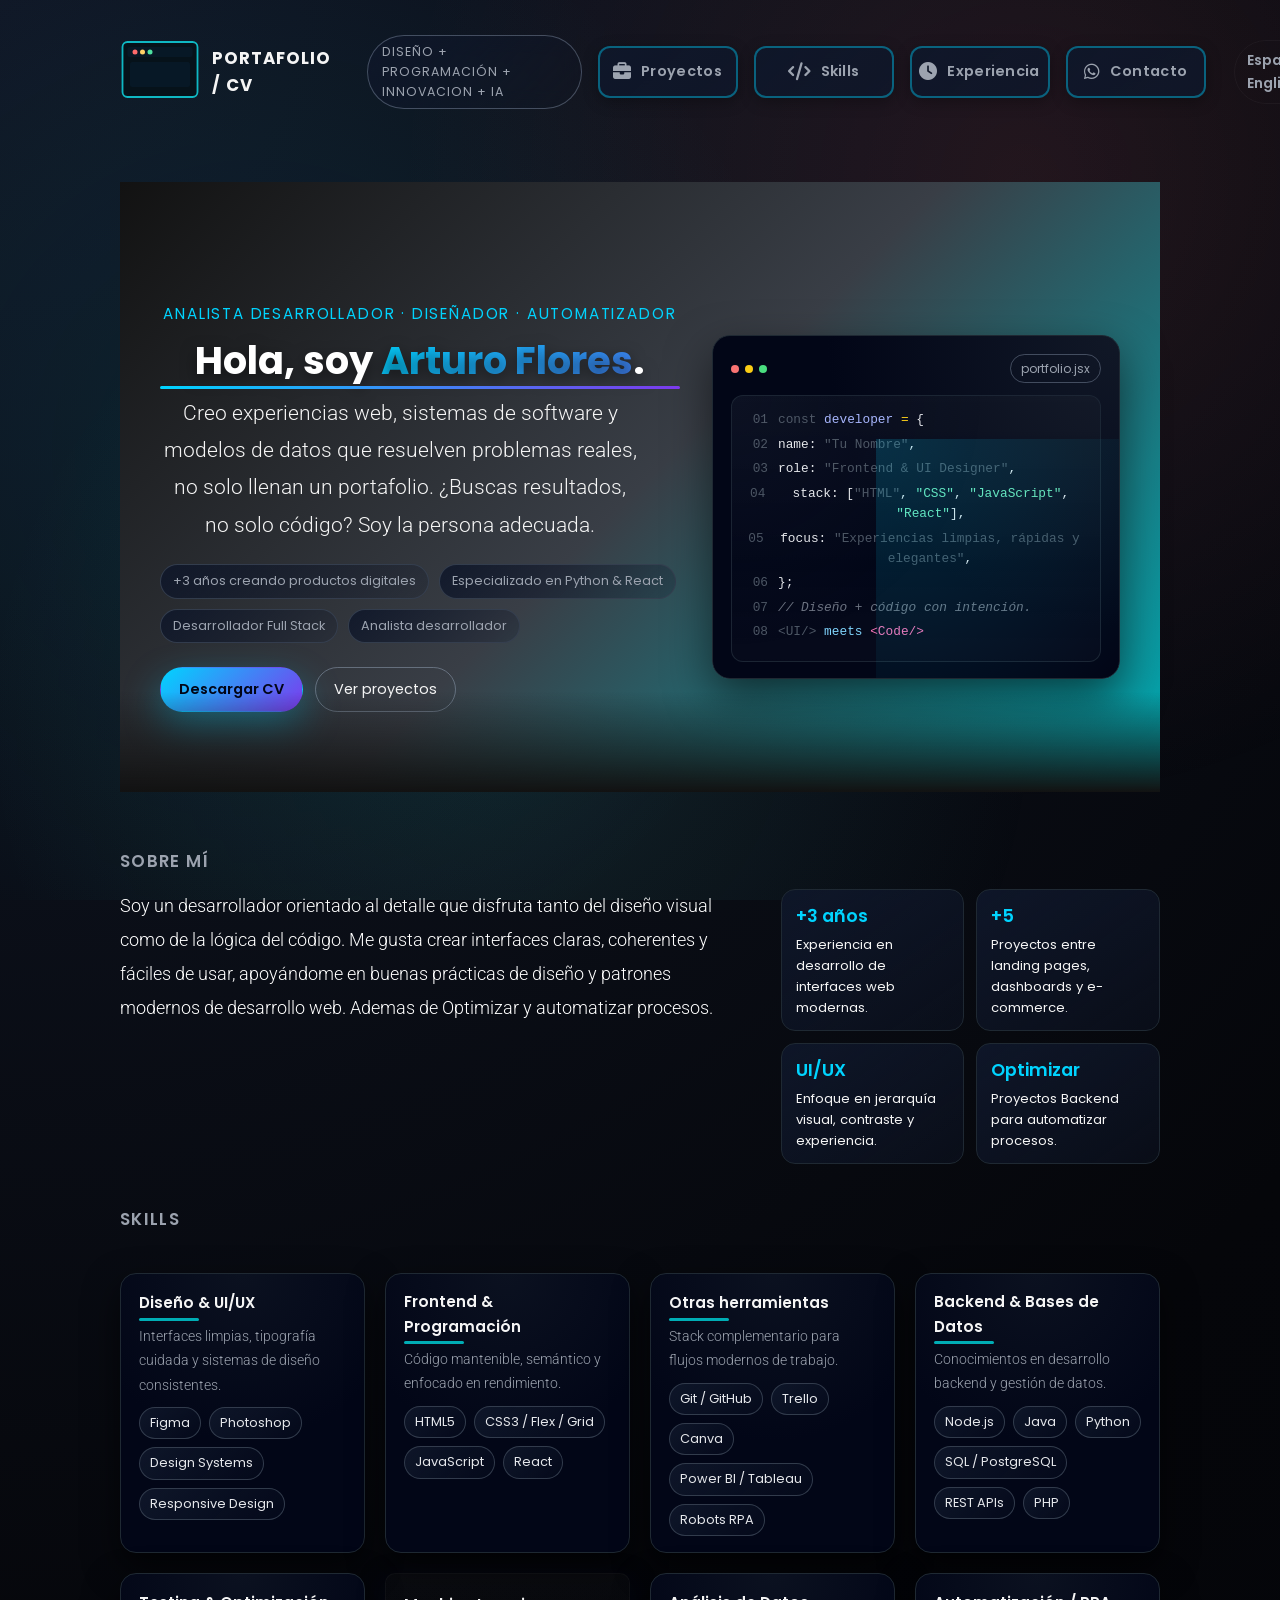
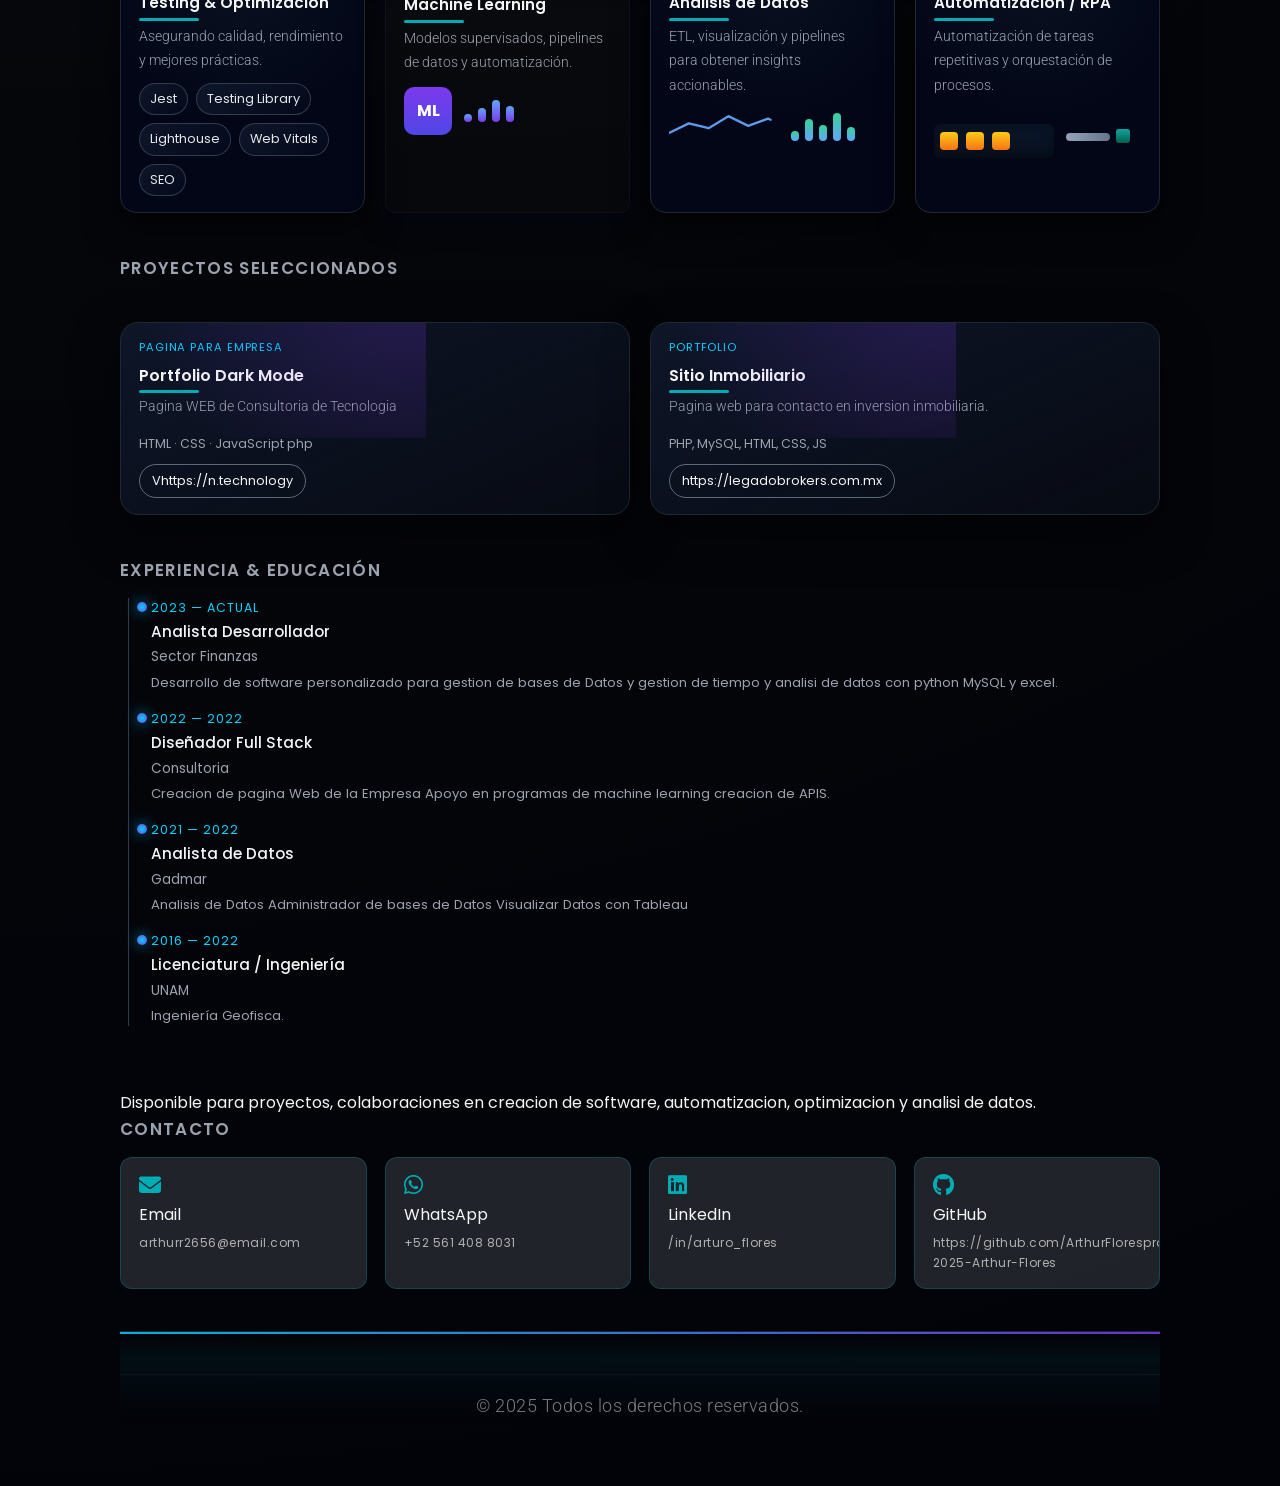
==== commit 7823b8bf: "Add files via upload" ====
--- a/01-html-css/reto-01-cv-personal/index.html
+++ b/01-html-css/reto-01-cv-personal/index.html
@@ -4,6 +4,15 @@
   <meta charset="UTF-8" />
   <meta name="viewport" content="width=device-width, initial-scale=1.0" />
   <title>Portafolio | Curriculum</title>
+
+  <!-- Ensure correct MIME for SVG previews in some hosts -->
+  <meta http-equiv="Content-Type" content="text/html; charset=UTF-8" />
+
+  <!-- Open Graph image for social/preview (use AI image) -->
+  <meta property="og:title" content="Arturo Flores — Portafolio" />
+  <meta property="og:description" content="Analista Desarrollador, Automatización y Machine Learning" />
+  <meta property="og:image" content="assets/og-ai.svg" />
+  <meta name="twitter:card" content="summary_large_image" />
 
   <!-- Tipografía Google Fonts -->
   <link rel="preconnect" href="https://fonts.googleapis.com">
@@ -20,8 +29,24 @@
   <div class="page">
     <header>
       <div class="logo-mark">
-        <div class="logo-circle"></div>
+        <!-- browser window SVG as logo instead of oval -->
+        <svg class="logo-graphic" viewBox="0 0 64 64" aria-hidden="true" focusable="false">
+          <rect x="2" y="8" width="60" height="44" rx="4" ry="4" fill="#06121a" stroke="#0fb8c3" stroke-width="1.8"/>
+          <rect x="6" y="12" width="52" height="8" rx="2" ry="2" fill="#071826"/>
+          <circle cx="12" cy="16" r="2" fill="#ff6b6b"/>
+          <circle cx="18" cy="16" r="2" fill="#ffd166"/>
+          <circle cx="24" cy="16" r="2" fill="#4ee1a1"/>
+          <rect x="8" y="24" width="48" height="20" rx="2" ry="2" fill="#071826"/>
+        </svg>
         <div class="logo-text">Portafolio / CV</div>
+        <!-- AI badge next to site name -->
+        <span class="ai-badge" title="AI powered" aria-hidden="true">
+          <svg viewBox="0 0 24 24" width="18" height="18" fill="none" xmlns="http://www.w3.org/2000/svg" aria-hidden="true">
+            <circle cx="12" cy="12" r="9" fill="#7c3aed"/>
+            <path d="M8 12c0-2 1.5-3 4-3s4 1 4 3-1.5 3-4 3-4-1-4-3z" fill="#fff" opacity="0.95"/>
+            <rect x="11" y="6" width="2" height="3" rx="1" fill="#fff" opacity="0.9"/>
+          </svg>
+        </span>
       </div>
       <input type="checkbox" id="nav-toggle" class="nav-toggle" aria-label="Abrir menú navegación" />
       <div class="top-links">
@@ -30,6 +55,9 @@
         <a href="#skills" class="nav-btn" title="Habilidades técnicas"><i class="fas fa-code"></i><span>Skills</span></a>
         <a href="#experience" class="nav-btn" title="Experiencia laboral"><i class="fas fa-clock"></i><span>Experiencia</span></a>
         <a href="#contacto" class="nav-btn" title="Contacto"><i class="fab fa-whatsapp"></i><span>Contacto</span></a>
+
+        <!-- Language toggle in header (banner) -->
+        <a href="index_en.html" class="lang-btn header-lang" title="Cambiar a English" aria-label="Cambiar a English">Español / English <span class="flag" aria-hidden="true"></span></a>
       </div>
       <label for="nav-toggle" class="hamburger" aria-label="Alternar menú">
         <span></span><span></span><span></span>
@@ -217,6 +245,47 @@
             <span class="skill-tag">SEO</span>
           </div>
         </div>
+        <div class="skills-card skill-ml-card">
+          <h3>Machine Learning</h3>
+          <p>Modelos supervisados, pipelines de datos y automatización.</p>
+          <div class="skill-ml" aria-hidden="true">
+            <div class="ml-icon">ML</div>
+            <div class="ml-bars">
+              <span></span><span></span><span></span><span></span>
+            </div>
+          </div>
+        </div>
+        <div class="skills-card skill-data-card">
+          <h3>Análisis de Datos</h3>
+          <p>ETL, visualización y pipelines para obtener insights accionables.</p>
+          <div class="data-vis" aria-hidden="true">
+            <svg class="sparkline" viewBox="0 0 100 30" preserveAspectRatio="none" aria-hidden="true">
+              <polyline points="0,20 18,12 36,16 54,6 72,14 90,8 100,12" class="sparkline-path"/>
+            </svg>
+            <div class="data-bars">
+              <span style="--h:10"></span>
+              <span style="--h:22"></span>
+              <span style="--h:16"></span>
+              <span style="--h:28"></span>
+              <span style="--h:14"></span>
+            </div>
+          </div>
+        </div>
+        <div class="skills-card skill-rpa-card">
+          <h3>Automatización / RPA</h3>
+          <p>Automatización de tareas repetitivas y orquestación de procesos.</p>
+          <div class="rpa-vis" aria-hidden="true">
+            <div class="conveyor" aria-hidden="true">
+              <div class="box b1"></div>
+              <div class="box b2"></div>
+              <div class="box b3"></div>
+            </div>
+            <div class="robot-arm" aria-hidden="true">
+              <div class="arm"></div>
+              <div class="claw"></div>
+            </div>
+          </div>
+        </div>
       </div>
     </section>
 
@@ -358,9 +427,10 @@
           <i class="fab fa-linkedin"></i><span>LinkedIn</span><small>/in/arturo_flores</small>
         </a>
         <a href="https://github.com/arturoflores" target="_blank" class="contact-card">
-          <i class="fab fa-github"></i><span>GitHub</span><small>@arturoflores</small>
+          <i class="fab fa-github"></i><span>GitHub</span><small>https://github.com/ArthurFloresprogram25/semillero-2025-Arthur-Flores</small>
         </a>
       </div>
+      
     </section>
 
     <footer>
--- a/01-html-css/reto-01-cv-personal/style.css
+++ b/01-html-css/reto-01-cv-personal/style.css
@@ -187,6 +187,83 @@
 
     header {
         position: relative;
+    }
+}
+
+/* Language toggle styles */
+.lang-btn {
+    display: inline-flex;
+    align-items: center;
+    gap: 8px;
+    padding: 8px 12px;
+    border-radius: 999px;
+    background: transparent;
+    color: var(--text-primary);
+    border: 1px solid rgba(255, 255, 255, 0.04);
+    font-weight: 600;
+    text-decoration: none;
+    transition: transform 0.28s ease, box-shadow 0.28s ease;
+}
+
+.lang-btn .flag {
+    width: 18px;
+    height: 12px;
+    border-radius: 2px;
+    background: linear-gradient(90deg, #fff, #eee);
+    display: inline-block;
+    box-shadow: inset 0 -2px 4px rgba(0, 0, 0, 0.15);
+}
+
+.header-lang {
+    margin-left: 12px;
+}
+
+.lang-btn:hover {
+    transform: translateY(-3px);
+    box-shadow: 0 10px 30px rgba(0, 0, 0, 0.45);
+}
+
+/* Animated accent for language toggle */
+.lang-btn::after {
+    content: '';
+    display: inline-block;
+    width: 6px;
+    height: 6px;
+    border-radius: 50%;
+    background: linear-gradient(90deg, var(--primary-color), #7c3aed);
+    margin-left: 6px;
+    box-shadow: 0 6px 14px rgba(0, 0, 0, 0.35);
+    animation: langPulse 2s infinite;
+}
+
+@keyframes langPulse {
+    0% {
+        transform: scale(1);
+        opacity: 0.9;
+    }
+    50% {
+        transform: scale(1.5);
+        opacity: 0.6;
+    }
+    100% {
+        transform: scale(1);
+        opacity: 0.9;
+    }
+}
+
+/* Place language button inline with top-links on small screens */
+@media (max-width: 820px) {
+    .header .top-links {
+        padding-right: 12px;
+    }
+
+    .header-lang {
+        margin-left: 0;
+        align-self: flex-start;
+    }
+
+    .lang-btn::after {
+        display: none;
     }
 }
 
@@ -434,6 +511,35 @@
     margin-bottom: 10px;
 }
 
+/* Data Analysis visualization for Skills */
+.skill-data-card{padding:18px;border-radius:10px;background:linear-gradient(180deg,rgba(255,255,255,0.02),rgba(255,255,255,0.01));box-shadow:0 8px 24px rgba(2,6,23,0.6);border:1px solid rgba(255,255,255,0.03);}
+.data-vis{display:flex;gap:12px;align-items:center;margin-top:12px}
+.sparkline{width:110px;height:36px}
+.sparkline-path{fill:none;stroke:linear-gradient(90deg,#60a5fa,#7c3aed);stroke-width:2;stroke-linecap:round;stroke-linejoin:round;stroke:#60a5fa;opacity:0.95;stroke-dasharray:100;stroke-dashoffset:100;animation:drawLine 2s ease forwards}
+@keyframes drawLine{to{stroke-dashoffset:0}}
+.data-bars{display:flex;gap:6px;align-items:end}
+.data-bars span{width:8px;background:linear-gradient(180deg,#34d399,#60a5fa);border-radius:4px;height:calc(var(--h) * 1px);transform-origin:bottom;animation:barPulse 1.6s ease-in-out infinite}
+.data-bars span:nth-child(1){animation-delay:0s}
+.data-bars span:nth-child(2){animation-delay:0.12s}
+.data-bars span:nth-child(3){animation-delay:0.24s}
+.data-bars span:nth-child(4){animation-delay:0.36s}
+.data-bars span:nth-child(5){animation-delay:0.48s}
+@keyframes barPulse{0%{transform:scaleY(0.6);opacity:0.7}50%{transform:scaleY(1.12);opacity:1}100%{transform:scaleY(0.7);opacity:0.75}}
+
+/* RPA / Automation visualization */
+.skill-rpa-card{padding:18px;border-radius:10px;background:linear-gradient(180deg,rgba(255,255,255,0.02),rgba(255,255,255,0.01));box-shadow:0 8px 24px rgba(2,6,23,0.6);border:1px solid rgba(255,255,255,0.03);}
+.rpa-vis{display:flex;gap:12px;align-items:center;margin-top:12px;position:relative}
+.conveyor{width:120px;height:34px;background:linear-gradient(90deg,#0b1220,#081426);border-radius:6px;display:flex;align-items:center;gap:8px;padding:6px;box-shadow:inset 0 -6px 12px rgba(0,0,0,0.4)}
+.box{width:18px;height:18px;background:linear-gradient(180deg,#facc15,#f97316);border-radius:4px;transform:translateX(0);animation:boxMove 3s linear infinite}
+.box.b2{animation-delay:0.6s}
+.box.b3{animation-delay:1.2s}
+@keyframes boxMove{0%{transform:translateX(-6px)}40%{transform:translateX(42px)}100%{transform:translateX(90px)} }
+.robot-arm{width:64px;height:64px;position:relative}
+.robot-arm .arm{width:44px;height:8px;background:linear-gradient(90deg,#94a3b8,#64748b);border-radius:6px;position:absolute;left:0;top:24px;transform-origin:left center;animation:armSwing 2.6s ease-in-out infinite}
+.robot-arm .claw{width:14px;height:14px;border-radius:3px;background:linear-gradient(180deg,#0ea5a4,#065f46);position:absolute;right:0;top:20px;transform-origin:center;animation:clawOpen 2.6s ease-in-out infinite}
+@keyframes armSwing{0%{transform:rotate(-12deg)}50%{transform:rotate(8deg)}100%{transform:rotate(-12deg)}}
+@keyframes clawOpen{0%{transform:scale(1)}50%{transform:scale(0.7)}100%{transform:scale(1)}}
+
 /* Proyectos */
 .projects-grid {
     display: grid;
@@ -708,7 +814,7 @@
     .logo-mark {
       display: flex;
       align-items: center;
-      gap: 10px;
+      gap: 12px;
     }
 
     .logo-circle {
@@ -720,11 +826,14 @@
     }
 
     .logo-text {
-      font-weight: 600;
-      font-size: 0.98rem;
+      font-weight: 700;
+      font-size: 1.05rem;
       letter-spacing: 0.06em;
       text-transform: uppercase;
-      color: var(--text-muted);
+      color: var(--text-primary);
+      display: flex;
+      align-items: center;
+      gap: 10px;
     }
 
     .top-links {
@@ -1571,3 +1680,107 @@
   .hero-text h1::after { width:100%; opacity:1; }
 }
 /* === Fin de animaciones agregadas === */
+
+/* Visibilidad y estilo del nombre en el H1 */
+.hero-text h1 { color: #ffffff; }
+.hero-text h1 span {
+  background: linear-gradient(135deg, var(--accent), var(--accent-2));
+  background-size: 200% 100%;
+  -webkit-background-clip: text;
+  background-clip: text;
+  color: transparent;
+  -webkit-text-fill-color: transparent; /* fallback Safari */
+}
+
+/* Animación sutil para la tarjeta de código del hero */
+@keyframes heroFloat { 0%,100% { transform: translateY(0); } 50% { transform: translateY(-8px); } }
+@keyframes glowPulse { 0%,100% { opacity: .5; } 50% { opacity: .9; } }
+@keyframes dotPulse { 0%,100% { transform: scale(1); opacity: .9; } 50% { transform: scale(1.15); opacity: 1; } }
+@keyframes scan { 0% { transform: translateY(-120%); } 100% { transform: translateY(120%); } }
+
+.hero-code-card { will-change: transform; animation: heroFloat 8s ease-in-out infinite; }
+.hero-code-card .code-glow { animation: glowPulse 6s ease-in-out infinite; }
+.code-dots .dot { animation: dotPulse 2.2s ease-in-out infinite; }
+.code-dots .dot:nth-child(2){ animation-delay: .25s; }
+.code-dots .dot:nth-child(3){ animation-delay: .5s; }
+.code-body { position: relative; overflow: hidden; }
+.code-body::after {
+  content: ""; position: absolute; left: 0; top: 0; width: 100%; height: 160%;
+  background: linear-gradient(180deg, rgba(255,255,255,.06), transparent 40%, rgba(255,255,255,.04) 60%, transparent 80%);
+  pointer-events: none; mix-blend-mode: screen; opacity: .35;
+  animation: scan 10s linear infinite;
+}
+
+/* Respeto de movimiento reducido */
+@media (prefers-reduced-motion: reduce) {
+  .hero-code-card, .hero-code-card .code-glow, .code-dots .dot, .code-body::after { animation: none !important; }
+}
+
+/* Machine Learning skill card (inserted into Skills grid) */
+.skill-ml-card{padding:18px;border-radius:10px;background:linear-gradient(180deg,rgba(255,255,255,0.02),rgba(255,255,255,0.01));box-shadow:0 8px 24px rgba(2,6,23,0.6);border:1px solid rgba(255,255,255,0.03);}
+.skill-ml{display:flex;align-items:center;gap:12px;margin-top:12px}
+.ml-icon{width:48px;height:48px;border-radius:10px;background:linear-gradient(180deg,#7c3aed,#4f46e5);display:flex;align-items:center;justify-content:center;color:#fff;font-weight:700;position:relative;overflow:hidden}
+.ml-icon:before{content:'';position:absolute;left:-70%;top:0;width:60%;height:100%;background:linear-gradient(90deg,transparent,rgba(255,255,255,0.18),transparent);transform:skewX(-20deg);animation:mlShine 2.6s linear infinite}
+@keyframes mlShine{0%{left:-70%}60%{left:120%}100%{left:120%}}
+.ml-bars{display:flex;gap:6px;align-items:end}
+.ml-bars span{width:8px;background:linear-gradient(180deg,#60a5fa,#7c3aed);border-radius:4px;display:inline-block;animation:barGrow 1.8s ease-in-out infinite}
+.ml-bars span:nth-child(1){height:8px;animation-delay:0s}
+.ml-bars span:nth-child(2){height:14px;animation-delay:0.18s}
+.ml-bars span:nth-child(3){height:22px;animation-delay:0.36s}
+.ml-bars span:nth-child(4){height:16px;animation-delay:0.54s}
+@keyframes barGrow{0%{transform:scaleY(0.4);opacity:0.6}50%{transform:scaleY(1.15);opacity:1}100%{transform:scaleY(0.5);opacity:0.65}}
+
+/* About section — animation triggers only when section is targeted or in-view (JS IntersectionObserver) */
+.about > div p {
+  color: #ffffff; /* ensure high contrast */
+  opacity: 0;
+  transform: translateY(8px);
+  transition: none;
+  font-size: 1.12rem;
+  line-height: 1.9;
+}
+
+/* Play animation when section has class .in-view or when navigated via fragment (#about) */
+#about.in-view .about > div p,
+#about:target .about > div p {
+  animation: aboutTextFade 900ms cubic-bezier(.2,.8,.2,1) 0.18s forwards;
+}
+
+@keyframes aboutTextFade {
+  from { opacity: 0; transform: translateY(8px); }
+  to   { opacity: 1; transform: translateY(0); }
+}
+
+@media (prefers-reduced-motion: reduce) {
+  .about > div p {
+    animation: none !important;
+    opacity: 1 !important;
+    transform: none !important;
+  }
+}
+
+/* Logo graphic replacement styles */
+.logo-graphic{width:64px;height:64px;flex-shrink:0}
+.logo-mark{align-items:center;gap:12px}
+.logo-text{font-weight:700;font-size:1.05rem;letter-spacing:0.06em;text-transform:uppercase;color:var(--text-primary);display:flex;align-items:center;gap:10px}
+.ai-badge{display:inline-flex;align-items:center;justify-content:center;margin-left:6px}
+.ai-badge svg{filter:drop-shadow(0 6px 14px rgba(124,58,237,0.28))}
+
+/* Show AI badge only when site is loaded over https (using attribute selector as approximation) */
+:root[data-protocol="https"] .ai-badge{opacity:1;transform:translateY(0)}
+.ai-badge{opacity:0;transform:translateY(-6px);transition:opacity 420ms ease,transform 420ms ease}
+
+/* If the page URL contains 'http' probably online—show badge via CSS attribute set by server or dev. Otherwise user can ignore. */
+
+/* Ensure SVGs and animations load correctly under common hosting constraints */
+.logo-graphic{width:80px;height:80px}
+.logo-graphic rect, .logo-graphic circle{vector-effect:non-scaling-stroke}
+
+/* Make sure animations use only CSS properties supported by most browsers */
+@media (prefers-reduced-motion: no-preference){
+  .conveyor .box{animation-timing-function:linear}
+}
+
+/* Fallback for hosts blocking inline SVGs - show background image if SVG can't load */
+.logo-mark{background-image:none}
+.logo-mark svg{display:block}
